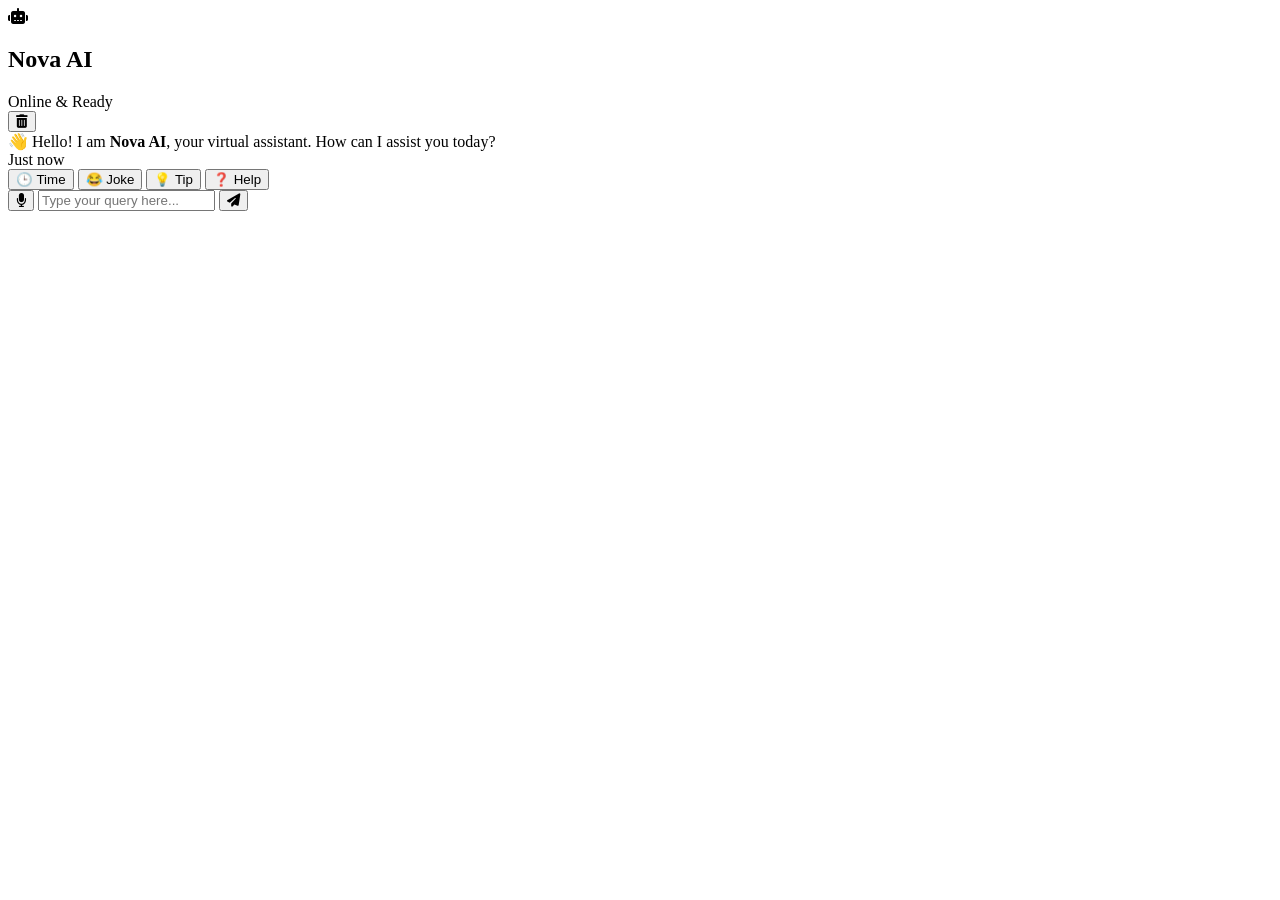
==== index.html @ e2d25d14 "Add initial HTML structure for Nova AI chatbot" ====
<!DOCTYPE html>
<html lang="en">
<head>
    <meta charset="UTF-8">
    <meta name="viewport" content="width=device-width, initial-scale=1.0">
    <title>Nova AI - Intelligent Chatbot</title>
    <link rel="stylesheet" href="/static/style.css">
    <link rel="stylesheet" href="https://cdnjs.cloudflare.com/ajax/libs/font-awesome/6.4.0/css/all.min.css">
</head>
<body>
    <div class="background-glow glow-1"></div>
    <div class="background-glow glow-2"></div>

    <div class="chat-container">
        <header class="chat-header">
            <div class="bot-info">
                <div class="avatar">
                    <i class="fa-solid fa-robot"></i>
                    <span class="online-indicator"></span>
                </div>
                <div>
                    <h2>Nova AI</h2>
                    <span class="status">Online & Ready</span>
                </div>
            </div>
            <button id="clearChat" title="Clear conversation" class="icon-btn">
                <i class="fa-solid fa-trash-can"></i>
            </button>
        </header>

        <div class="chat-body" id="chatBody">
            <div class="message bot-message">
                <div class="message-content">
                    👋 Hello! I am <b>Nova AI</b>, your virtual assistant. How can I assist you today?
                </div>
                <span class="timestamp">Just now</span>
            </div>
        </div>

        <div class="chips-wrapper">
            <button class="chip" onclick="sendQuickPrompt('What is today\'s date and time?')">🕒 Time</button>
            <button class="chip" onclick="sendQuickPrompt('Tell me a programming joke')">😂 Joke</button>
            <button class="chip" onclick="sendQuickPrompt('Give me a coding tip')">💡 Tip</button>
            <button class="chip" onclick="sendQuickPrompt('What can you do?')">❓ Help</button>
        </div>

        <form class="chat-input-area" id="chatForm">
            <button type="button" id="voiceBtn" class="action-btn" title="Voice Input">
                <i class="fa-solid fa-microphone"></i>
            </button>
            <input 
                type="text" 
                id="userInput" 
                placeholder="Type your query here..." 
                autocomplete="off" 
                required
            />
            <button type="submit" id="sendBtn" class="action-btn send-btn" title="Send message">
                <i class="fa-solid fa-paper-plane"></i>
            </button>
        </form>
    </div>

    <script src="/static/script.js"></script>
</body>
</html>
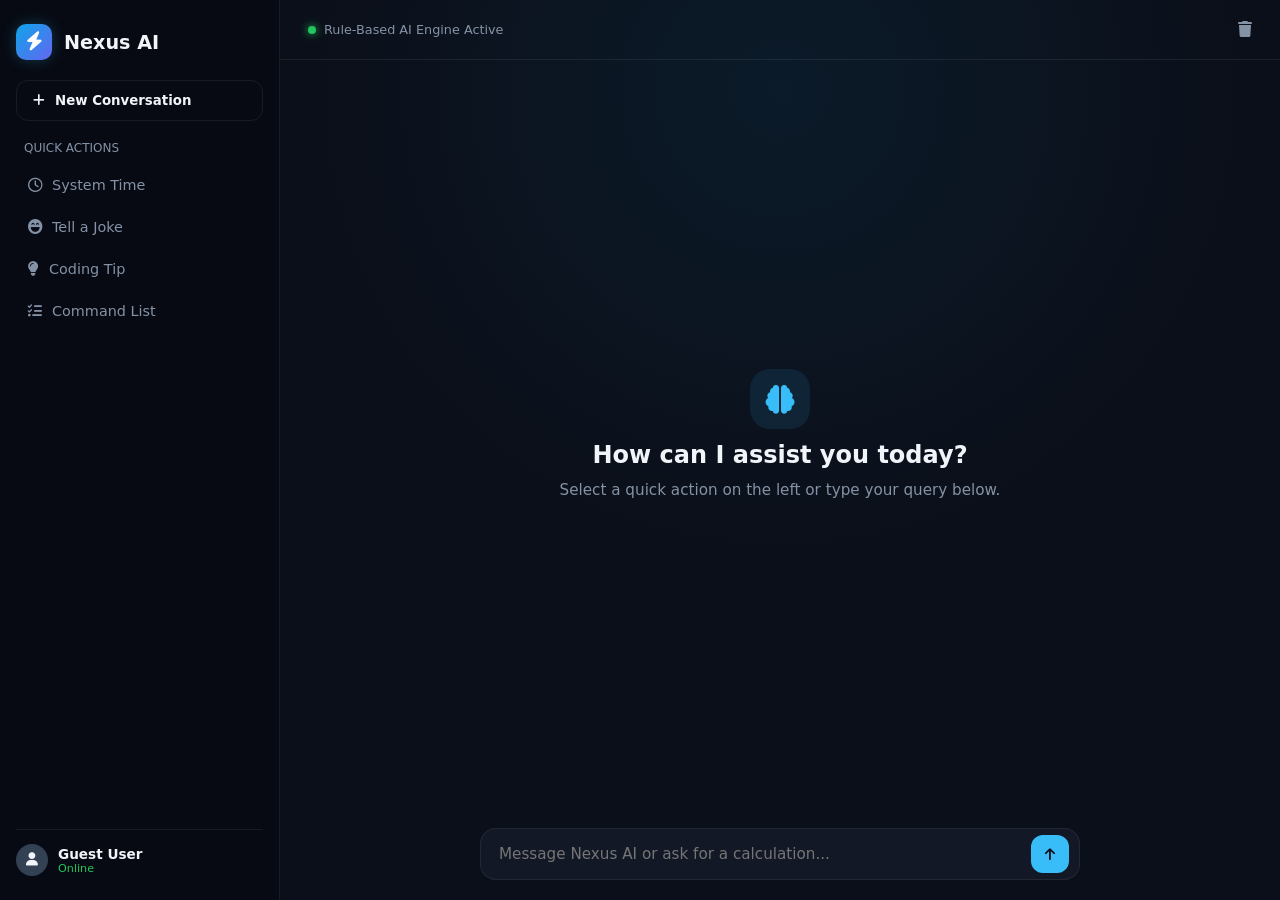
==== commit 74f4efed: "Rename templates/index.html to index.html" ====
--- a/index.html
+++ b/index.html
@@ -3,64 +3,89 @@
 <head>
     <meta charset="UTF-8">
     <meta name="viewport" content="width=device-width, initial-scale=1.0">
-    <title>Nova AI - Intelligent Chatbot</title>
-    <link rel="stylesheet" href="/static/style.css">
+    <title>Nexus AI | Intelligent Chatbot</title>
+    <link rel="stylesheet" href="style.css">
     <link rel="stylesheet" href="https://cdnjs.cloudflare.com/ajax/libs/font-awesome/6.4.0/css/all.min.css">
 </head>
 <body>
-    <div class="background-glow glow-1"></div>
-    <div class="background-glow glow-2"></div>
+    <div class="app-layout">
+        <!-- Sidebar -->
+        <aside class="sidebar">
+            <div class="brand">
+                <div class="logo-icon"><i class="fa-solid fa-bolt"></i></div>
+                <span>Nexus AI</span>
+            </div>
 
-    <div class="chat-container">
-        <header class="chat-header">
-            <div class="bot-info">
-                <div class="avatar">
-                    <i class="fa-solid fa-robot"></i>
-                    <span class="online-indicator"></span>
-                </div>
-                <div>
-                    <h2>Nova AI</h2>
-                    <span class="status">Online & Ready</span>
+            <button class="new-chat-btn" onclick="startNewChat()">
+                <i class="fa-solid fa-plus"></i> New Conversation
+            </button>
+
+            <div class="quick-nav">
+                <span class="nav-title">Quick Actions</span>
+                <button class="nav-item" onclick="sendPrompt('What time and date is it?')">
+                    <i class="fa-regular fa-clock"></i> System Time
+                </button>
+                <button class="nav-item" onclick="sendPrompt('Tell me a developer joke')">
+                    <i class="fa-solid fa-face-laugh-beam"></i> Tell a Joke
+                </button>
+                <button class="nav-item" onclick="sendPrompt('Give me a coding tip')">
+                    <i class="fa-solid fa-lightbulb"></i> Coding Tip
+                </button>
+                <button class="nav-item" onclick="sendPrompt('What are your features?')">
+                    <i class="fa-solid fa-list-check"></i> Command List
+                </button>
+            </div>
+
+            <div class="sidebar-footer">
+                <div class="user-badge">
+                    <div class="user-avatar"><i class="fa-solid fa-user"></i></div>
+                    <div class="user-meta">
+                        <span class="user-name">Guest User</span>
+                        <span class="user-status">Online</span>
+                    </div>
                 </div>
             </div>
-            <button id="clearChat" title="Clear conversation" class="icon-btn">
-                <i class="fa-solid fa-trash-can"></i>
-            </button>
-        </header>
+        </aside>
 
-        <div class="chat-body" id="chatBody">
-            <div class="message bot-message">
-                <div class="message-content">
-                    👋 Hello! I am <b>Nova AI</b>, your virtual assistant. How can I assist you today?
+        <!-- Main Chat Area -->
+        <main class="main-content">
+            <header class="topbar">
+                <div class="engine-badge">
+                    <span class="pulse-dot"></span> Rule-Based AI Engine Active
                 </div>
-                <span class="timestamp">Just now</span>
+                <button class="icon-action" onclick="clearMessages()" title="Clear Chat">
+                    <i class="fa-solid fa-trash"></i>
+                </button>
+            </header>
+
+            <div class="chat-viewport" id="chatViewport">
+                <div class="welcome-card" id="welcomeCard">
+                    <div class="hero-icon"><i class="fa-solid fa-brain"></i></div>
+                    <h2>How can I assist you today?</h2>
+                    <p>Select a quick action on the left or type your query below.</p>
+                </div>
+
+                <div class="messages-container" id="messagesContainer"></div>
             </div>
-        </div>
 
-        <div class="chips-wrapper">
-            <button class="chip" onclick="sendQuickPrompt('What is today\'s date and time?')">🕒 Time</button>
-            <button class="chip" onclick="sendQuickPrompt('Tell me a programming joke')">😂 Joke</button>
-            <button class="chip" onclick="sendQuickPrompt('Give me a coding tip')">💡 Tip</button>
-            <button class="chip" onclick="sendQuickPrompt('What can you do?')">❓ Help</button>
-        </div>
-
-        <form class="chat-input-area" id="chatForm">
-            <button type="button" id="voiceBtn" class="action-btn" title="Voice Input">
-                <i class="fa-solid fa-microphone"></i>
-            </button>
-            <input 
-                type="text" 
-                id="userInput" 
-                placeholder="Type your query here..." 
-                autocomplete="off" 
-                required
-            />
-            <button type="submit" id="sendBtn" class="action-btn send-btn" title="Send message">
-                <i class="fa-solid fa-paper-plane"></i>
-            </button>
-        </form>
+            <!-- Input Bar -->
+            <div class="input-wrapper">
+                <form id="chatForm" class="input-container">
+                    <input 
+                        type="text" 
+                        id="userQuery" 
+                        placeholder="Message Nexus AI or ask for a calculation..." 
+                        autocomplete="off"
+                        required
+                    />
+                    <button type="submit" class="send-action">
+                        <i class="fa-solid fa-arrow-up"></i>
+                    </button>
+                </form>
+            </div>
+        </main>
     </div>
 
-    <script src="/static/script.js"></script>
+    <script src="script.js"></script>
 </body>
 </html>
--- a/style.css
+++ b/style.css
@@ -0,0 +1,345 @@
+:root {
+    --bg-main: #0b0f19;
+    --bg-sidebar: #070a12;
+    --bg-input: #121826;
+    --accent: #38bdf8;
+    --accent-glow: rgba(56, 189, 248, 0.25);
+    --bot-bubble: #161f36;
+    --user-bubble: #0284c7;
+    --text-main: #f1f5f9;
+    --text-muted: #8492a6;
+    --border-subtle: rgba(255, 255, 255, 0.07);
+}
+
+* {
+    margin: 0;
+    padding: 0;
+    box-sizing: border-box;
+    font-family: system-ui, -apple-system, sans-serif;
+}
+
+body {
+    background: var(--bg-main);
+    color: var(--text-main);
+    height: 100vh;
+    overflow: hidden;
+}
+
+.app-layout {
+    display: flex;
+    height: 100vh;
+    width: 100vw;
+}
+
+/* Sidebar */
+.sidebar {
+    width: 280px;
+    background: var(--bg-sidebar);
+    border-right: 1px solid var(--border-subtle);
+    display: flex;
+    flex-direction: column;
+    padding: 24px 16px;
+    gap: 20px;
+}
+
+.brand {
+    display: flex;
+    align-items: center;
+    gap: 12px;
+    font-size: 1.2rem;
+    font-weight: 700;
+}
+
+.logo-icon {
+    width: 36px;
+    height: 36px;
+    background: linear-gradient(135deg, #0ea5e9, #6366f1);
+    border-radius: 10px;
+    display: flex;
+    align-items: center;
+    justify-content: center;
+    color: #fff;
+    box-shadow: 0 0 15px var(--accent-glow);
+}
+
+.new-chat-btn {
+    background: transparent;
+    color: var(--text-main);
+    border: 1px solid var(--border-subtle);
+    padding: 12px 16px;
+    border-radius: 12px;
+    font-weight: 600;
+    display: flex;
+    align-items: center;
+    gap: 10px;
+    cursor: pointer;
+    transition: all 0.2s;
+}
+
+.new-chat-btn:hover {
+    background: rgba(255, 255, 255, 0.05);
+    border-color: var(--accent);
+}
+
+.quick-nav {
+    flex: 1;
+    display: flex;
+    flex-direction: column;
+    gap: 6px;
+}
+
+.nav-title {
+    font-size: 0.75rem;
+    text-transform: uppercase;
+    color: var(--text-muted);
+    margin-bottom: 6px;
+    padding-left: 8px;
+}
+
+.nav-item {
+    background: transparent;
+    border: none;
+    color: var(--text-muted);
+    padding: 10px 12px;
+    border-radius: 8px;
+    text-align: left;
+    display: flex;
+    align-items: center;
+    gap: 10px;
+    cursor: pointer;
+    font-size: 0.9rem;
+    transition: all 0.2s;
+}
+
+.nav-item:hover {
+    background: rgba(56, 189, 248, 0.08);
+    color: var(--accent);
+}
+
+.sidebar-footer {
+    border-top: 1px solid var(--border-subtle);
+    padding-top: 14px;
+}
+
+.user-badge {
+    display: flex;
+    align-items: center;
+    gap: 10px;
+}
+
+.user-avatar {
+    width: 32px;
+    height: 32px;
+    background: #334155;
+    border-radius: 50%;
+    display: flex;
+    align-items: center;
+    justify-content: center;
+    font-size: 0.85rem;
+}
+
+.user-meta { display: flex; flex-direction: column; }
+.user-name { font-size: 0.85rem; font-weight: 600; }
+.user-status { font-size: 0.7rem; color: #22c55e; }
+
+/* Main Content */
+.main-content {
+    flex: 1;
+    display: flex;
+    flex-direction: column;
+    position: relative;
+    background: radial-gradient(circle at 50% 10%, rgba(14, 165, 233, 0.08) 0%, transparent 50%);
+}
+
+.topbar {
+    height: 60px;
+    border-bottom: 1px solid var(--border-subtle);
+    display: flex;
+    align-items: center;
+    justify-content: space-between;
+    padding: 0 28px;
+}
+
+.engine-badge {
+    font-size: 0.8rem;
+    color: var(--text-muted);
+    display: flex;
+    align-items: center;
+    gap: 8px;
+}
+
+.pulse-dot {
+    width: 8px;
+    height: 8px;
+    background: #22c55e;
+    border-radius: 50%;
+    box-shadow: 0 0 8px #22c55e;
+}
+
+.icon-action {
+    background: transparent;
+    border: none;
+    color: var(--text-muted);
+    font-size: 1rem;
+    cursor: pointer;
+    transition: color 0.2s;
+}
+.icon-action:hover { color: #f43f5e; }
+
+/* Messages */
+.chat-viewport {
+    flex: 1;
+    overflow-y: auto;
+    padding: 30px 20%;
+    display: flex;
+    flex-direction: column;
+}
+
+.welcome-card {
+    text-align: center;
+    margin: auto 0;
+    display: flex;
+    flex-direction: column;
+    align-items: center;
+    gap: 12px;
+}
+
+.hero-icon {
+    width: 60px;
+    height: 60px;
+    border-radius: 20px;
+    background: rgba(56, 189, 248, 0.1);
+    color: var(--accent);
+    display: flex;
+    align-items: center;
+    justify-content: center;
+    font-size: 1.8rem;
+}
+
+.welcome-card h2 { font-size: 1.5rem; font-weight: 600; }
+.welcome-card p { color: var(--text-muted); font-size: 0.95rem; }
+
+.messages-container {
+    display: flex;
+    flex-direction: column;
+    gap: 20px;
+}
+
+.message-row {
+    display: flex;
+    gap: 14px;
+    animation: fadeIn 0.25s ease forwards;
+}
+
+.message-row.user { justify-content: flex-end; }
+
+.avatar-bubble {
+    width: 34px;
+    height: 34px;
+    border-radius: 10px;
+    display: flex;
+    align-items: center;
+    justify-content: center;
+    font-size: 0.9rem;
+    flex-shrink: 0;
+}
+
+.bot .avatar-bubble { background: var(--accent); color: #0b0f19; }
+.user .avatar-bubble { background: #334155; color: #fff; }
+
+.bubble-content {
+    max-width: 80%;
+    padding: 14px 18px;
+    border-radius: 14px;
+    line-height: 1.55;
+    font-size: 0.95rem;
+}
+
+.bot .bubble-content {
+    background: var(--bot-bubble);
+    border: 1px solid var(--border-subtle);
+}
+
+.user .bubble-content {
+    background: var(--user-bubble);
+    color: #ffffff;
+}
+
+code {
+    background: rgba(0, 0, 0, 0.3);
+    padding: 2px 6px;
+    border-radius: 4px;
+    color: var(--accent);
+}
+
+/* Typing Dots */
+.typing {
+    display: flex;
+    align-items: center;
+    gap: 5px;
+    padding: 12px 16px;
+}
+
+.dot {
+    width: 6px;
+    height: 6px;
+    background: var(--text-muted);
+    border-radius: 50%;
+    animation: pulse 1.2s infinite;
+}
+.dot:nth-child(2) { animation-delay: 0.2s; }
+.dot:nth-child(3) { animation-delay: 0.4s; }
+
+@keyframes pulse {
+    0%, 100% { transform: scale(0.8); opacity: 0.3; }
+    50% { transform: scale(1.2); opacity: 1; }
+}
+
+@keyframes fadeIn {
+    from { opacity: 0; transform: translateY(8px); }
+    to { opacity: 1; transform: translateY(0); }
+}
+
+/* Input Area */
+.input-wrapper {
+    padding: 20px 20%;
+    background: linear-gradient(180deg, transparent, var(--bg-main) 60%);
+}
+
+.input-container {
+    background: var(--bg-input);
+    border: 1px solid var(--border-subtle);
+    border-radius: 16px;
+    display: flex;
+    align-items: center;
+    padding: 6px 10px 6px 18px;
+}
+
+.input-container:focus-within {
+    border-color: var(--accent);
+    box-shadow: 0 0 20px var(--accent-glow);
+}
+
+.input-container input {
+    flex: 1;
+    background: transparent;
+    border: none;
+    outline: none;
+    color: var(--text-main);
+    font-size: 0.95rem;
+}
+
+.send-action {
+    width: 38px;
+    height: 38px;
+    border-radius: 12px;
+    border: none;
+    background: var(--accent);
+    color: #0b0f19;
+    cursor: pointer;
+}
+
+@media (max-width: 860px) {
+    .sidebar { display: none; }
+    .chat-viewport, .input-wrapper { padding-left: 5%; padding-right: 5%; }
+}
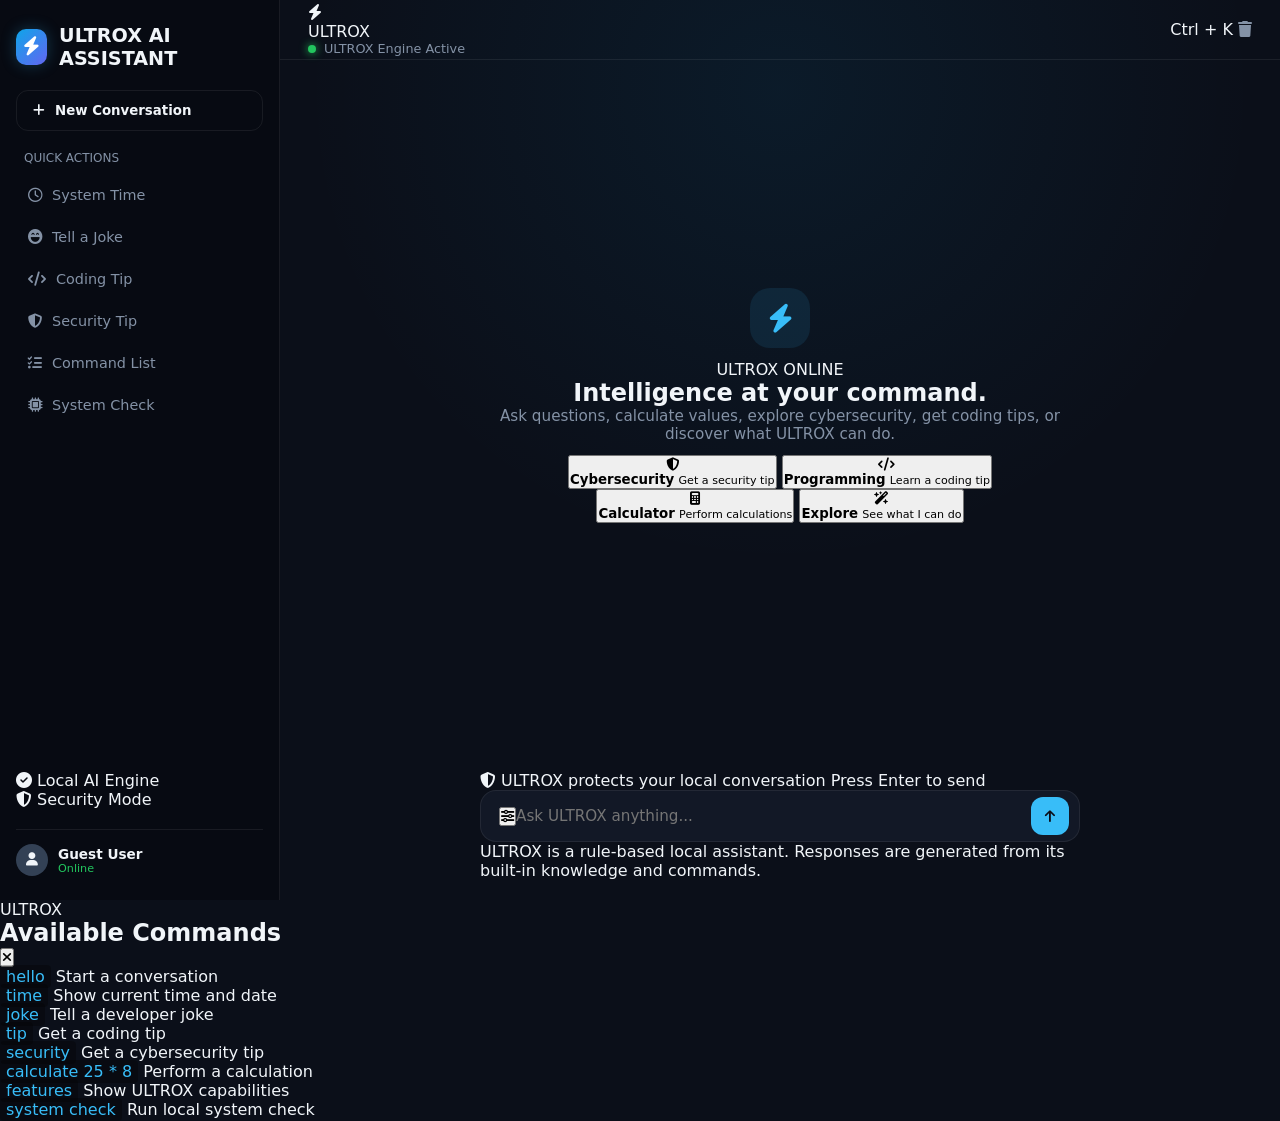
==== commit 6763d03b: "Update page title and sidebar branding" ====
--- a/index.html
+++ b/index.html
@@ -3,89 +3,424 @@
 <head>
     <meta charset="UTF-8">
     <meta name="viewport" content="width=device-width, initial-scale=1.0">
-    <title>Nexus AI | Intelligent Chatbot</title>
+
+    <meta name="description" content="ULTROX - Intelligent cybersecurity and developer assistant">
+    <meta name="theme-color" content="#080c16">
+
+    <title>ULTROX | Intelligent AI Assistant</title>
+
     <link rel="stylesheet" href="style.css">
-    <link rel="stylesheet" href="https://cdnjs.cloudflare.com/ajax/libs/font-awesome/6.4.0/css/all.min.css">
+
+    <link rel="stylesheet"
+          href="https://cdnjs.cloudflare.com/ajax/libs/font-awesome/6.4.0/css/all.min.css">
 </head>
+
 <body>
-    <div class="app-layout">
-        <!-- Sidebar -->
-        <aside class="sidebar">
-            <div class="brand">
-                <div class="logo-icon"><i class="fa-solid fa-bolt"></i></div>
-                <span>Nexus AI</span>
-            </div>
-
-            <button class="new-chat-btn" onclick="startNewChat()">
-                <i class="fa-solid fa-plus"></i> New Conversation
-            </button>
-
-            <div class="quick-nav">
-                <span class="nav-title">Quick Actions</span>
-                <button class="nav-item" onclick="sendPrompt('What time and date is it?')">
-                    <i class="fa-regular fa-clock"></i> System Time
+
+<div class="app-layout">
+
+    <!-- ================= SIDEBAR ================= -->
+
+    <aside class="sidebar">
+
+        <div class="brand">
+            <div class="logo-icon">
+                <i class="fa-solid fa-bolt"></i>
+            </div>
+
+            <div class="brand-text">
+                <span class="brand-name">ULTROX</span>
+                <span class="brand-subtitle">AI ASSISTANT</span>
+            </div>
+        </div>
+
+        <button class="new-chat-btn" id="newChatBtn">
+            <i class="fa-solid fa-plus"></i>
+            <span>New Conversation</span>
+        </button>
+
+        <div class="quick-nav">
+
+            <span class="nav-title">Quick Actions</span>
+
+            <button class="nav-item"
+                    data-prompt="What time and date is it?">
+                <i class="fa-regular fa-clock"></i>
+                <span>System Time</span>
+            </button>
+
+            <button class="nav-item"
+                    data-prompt="Tell me a developer joke">
+                <i class="fa-solid fa-face-laugh-beam"></i>
+                <span>Tell a Joke</span>
+            </button>
+
+            <button class="nav-item"
+                    data-prompt="Give me a coding tip">
+                <i class="fa-solid fa-code"></i>
+                <span>Coding Tip</span>
+            </button>
+
+            <button class="nav-item"
+                    data-prompt="Give me a cybersecurity tip">
+                <i class="fa-solid fa-shield-halved"></i>
+                <span>Security Tip</span>
+            </button>
+
+            <button class="nav-item"
+                    data-prompt="What are your features?">
+                <i class="fa-solid fa-list-check"></i>
+                <span>Command List</span>
+            </button>
+
+            <button class="nav-item"
+                    data-prompt="Run a system check">
+                <i class="fa-solid fa-microchip"></i>
+                <span>System Check</span>
+            </button>
+
+        </div>
+
+        <div class="sidebar-info">
+
+            <div class="info-row">
+                <i class="fa-solid fa-circle-check"></i>
+                <span>Local AI Engine</span>
+            </div>
+
+            <div class="info-row">
+                <i class="fa-solid fa-shield-halved"></i>
+                <span>Security Mode</span>
+            </div>
+
+        </div>
+
+        <div class="sidebar-footer">
+
+            <div class="user-badge">
+
+                <div class="user-avatar">
+                    <i class="fa-solid fa-user"></i>
+                </div>
+
+                <div class="user-meta">
+                    <span class="user-name">Guest User</span>
+                    <span class="user-status">
+                        <span class="status-dot"></span>
+                        Online
+                    </span>
+                </div>
+
+            </div>
+
+        </div>
+
+    </aside>
+
+
+    <!-- ================= MAIN CONTENT ================= -->
+
+    <main class="main-content">
+
+        <!-- Top Bar -->
+
+        <header class="topbar">
+
+            <div class="topbar-left">
+
+                <div class="mobile-brand">
+                    <div class="mobile-logo">
+                        <i class="fa-solid fa-bolt"></i>
+                    </div>
+                    <span>ULTROX</span>
+                </div>
+
+                <div class="engine-badge">
+
+                    <span class="pulse-dot"></span>
+
+                    <span>ULTROX Engine Active</span>
+
+                </div>
+
+            </div>
+
+            <div class="topbar-actions">
+
+                <span class="shortcut-hint">
+                    <kbd>Ctrl</kbd>
+                    <span>+</span>
+                    <kbd>K</kbd>
+                </span>
+
+                <button
+                    class="icon-action"
+                    id="clearChatBtn"
+                    title="Clear Chat"
+                    aria-label="Clear Chat">
+
+                    <i class="fa-solid fa-trash"></i>
+
                 </button>
-                <button class="nav-item" onclick="sendPrompt('Tell me a developer joke')">
-                    <i class="fa-solid fa-face-laugh-beam"></i> Tell a Joke
+
+            </div>
+
+        </header>
+
+
+        <!-- Chat Area -->
+
+        <div class="chat-viewport" id="chatViewport">
+
+            <!-- Welcome -->
+
+            <section class="welcome-card" id="welcomeCard">
+
+                <div class="hero-icon">
+
+                    <div class="hero-ring"></div>
+
+                    <i class="fa-solid fa-bolt"></i>
+
+                </div>
+
+                <div class="welcome-content">
+
+                    <div class="welcome-label">
+                        <span></span>
+                        ULTROX ONLINE
+                    </div>
+
+                    <h1>
+                        Intelligence at your
+                        <span>command.</span>
+                    </h1>
+
+                    <p>
+                        Ask questions, calculate values, explore cybersecurity,
+                        get coding tips, or discover what ULTROX can do.
+                    </p>
+
+                </div>
+
+
+                <!-- Quick Prompt Cards -->
+
+                <div class="prompt-grid">
+
+                    <button
+                        class="prompt-card"
+                        data-prompt="Give me a cybersecurity tip">
+
+                        <i class="fa-solid fa-shield-halved"></i>
+
+                        <div>
+                            <strong>Cybersecurity</strong>
+                            <small>Get a security tip</small>
+                        </div>
+
+                    </button>
+
+
+                    <button
+                        class="prompt-card"
+                        data-prompt="Give me a coding tip">
+
+                        <i class="fa-solid fa-code"></i>
+
+                        <div>
+                            <strong>Programming</strong>
+                            <small>Learn a coding tip</small>
+                        </div>
+
+                    </button>
+
+
+                    <button
+                        class="prompt-card"
+                        data-prompt="Calculate 25 * 8">
+
+                        <i class="fa-solid fa-calculator"></i>
+
+                        <div>
+                            <strong>Calculator</strong>
+                            <small>Perform calculations</small>
+                        </div>
+
+                    </button>
+
+
+                    <button
+                        class="prompt-card"
+                        data-prompt="What are your features?">
+
+                        <i class="fa-solid fa-wand-magic-sparkles"></i>
+
+                        <div>
+                            <strong>Explore</strong>
+                            <small>See what I can do</small>
+                        </div>
+
+                    </button>
+
+                </div>
+
+            </section>
+
+
+            <!-- Messages -->
+
+            <div
+                class="messages-container"
+                id="messagesContainer">
+            </div>
+
+        </div>
+
+
+        <!-- Input Area -->
+
+        <div class="input-wrapper">
+
+            <div class="input-helper">
+
+                <span>
+                    <i class="fa-solid fa-shield-halved"></i>
+                    ULTROX protects your local conversation
+                </span>
+
+                <span>
+                    Press <kbd>Enter</kbd> to send
+                </span>
+
+            </div>
+
+            <form
+                id="chatForm"
+                class="input-container"
+                autocomplete="off">
+
+                <button
+                    type="button"
+                    class="input-icon"
+                    id="commandBtn"
+                    title="Show commands"
+                    aria-label="Show commands">
+
+                    <i class="fa-solid fa-sliders"></i>
+
                 </button>
-                <button class="nav-item" onclick="sendPrompt('Give me a coding tip')">
-                    <i class="fa-solid fa-lightbulb"></i> Coding Tip
+
+                <input
+                    type="text"
+                    id="userQuery"
+                    placeholder="Ask ULTROX anything..."
+                    autocomplete="off"
+                    maxlength="500"
+                    aria-label="Message ULTROX"
+                    required
+                />
+
+                <button
+                    type="submit"
+                    class="send-action"
+                    id="sendBtn"
+                    title="Send message"
+                    aria-label="Send message">
+
+                    <i class="fa-solid fa-arrow-up"></i>
+
                 </button>
-                <button class="nav-item" onclick="sendPrompt('What are your features?')">
-                    <i class="fa-solid fa-list-check"></i> Command List
-                </button>
-            </div>
-
-            <div class="sidebar-footer">
-                <div class="user-badge">
-                    <div class="user-avatar"><i class="fa-solid fa-user"></i></div>
-                    <div class="user-meta">
-                        <span class="user-name">Guest User</span>
-                        <span class="user-status">Online</span>
-                    </div>
-                </div>
-            </div>
-        </aside>
-
-        <!-- Main Chat Area -->
-        <main class="main-content">
-            <header class="topbar">
-                <div class="engine-badge">
-                    <span class="pulse-dot"></span> Rule-Based AI Engine Active
-                </div>
-                <button class="icon-action" onclick="clearMessages()" title="Clear Chat">
-                    <i class="fa-solid fa-trash"></i>
-                </button>
-            </header>
-
-            <div class="chat-viewport" id="chatViewport">
-                <div class="welcome-card" id="welcomeCard">
-                    <div class="hero-icon"><i class="fa-solid fa-brain"></i></div>
-                    <h2>How can I assist you today?</h2>
-                    <p>Select a quick action on the left or type your query below.</p>
-                </div>
-
-                <div class="messages-container" id="messagesContainer"></div>
-            </div>
-
-            <!-- Input Bar -->
-            <div class="input-wrapper">
-                <form id="chatForm" class="input-container">
-                    <input 
-                        type="text" 
-                        id="userQuery" 
-                        placeholder="Message Nexus AI or ask for a calculation..." 
-                        autocomplete="off"
-                        required
-                    />
-                    <button type="submit" class="send-action">
-                        <i class="fa-solid fa-arrow-up"></i>
-                    </button>
-                </form>
-            </div>
-        </main>
+
+            </form>
+
+            <div class="input-disclaimer">
+                ULTROX is a rule-based local assistant. Responses are generated
+                from its built-in knowledge and commands.
+            </div>
+
+        </div>
+
+    </main>
+
+</div>
+
+
+<!-- Command Modal -->
+
+<div class="modal-overlay" id="commandModal">
+
+    <div class="command-modal">
+
+        <div class="modal-header">
+
+            <div>
+                <span class="modal-kicker">ULTROX</span>
+                <h2>Available Commands</h2>
+            </div>
+
+            <button
+                class="modal-close"
+                id="closeModalBtn"
+                aria-label="Close">
+
+                <i class="fa-solid fa-xmark"></i>
+
+            </button>
+
+        </div>
+
+
+        <div class="command-list">
+
+            <div class="command-row">
+                <code>hello</code>
+                <span>Start a conversation</span>
+            </div>
+
+            <div class="command-row">
+                <code>time</code>
+                <span>Show current time and date</span>
+            </div>
+
+            <div class="command-row">
+                <code>joke</code>
+                <span>Tell a developer joke</span>
+            </div>
+
+            <div class="command-row">
+                <code>tip</code>
+                <span>Get a coding tip</span>
+            </div>
+
+            <div class="command-row">
+                <code>security</code>
+                <span>Get a cybersecurity tip</span>
+            </div>
+
+            <div class="command-row">
+                <code>calculate 25 * 8</code>
+                <span>Perform a calculation</span>
+            </div>
+
+            <div class="command-row">
+                <code>features</code>
+                <span>Show ULTROX capabilities</span>
+            </div>
+
+            <div class="command-row">
+                <code>system check</code>
+                <span>Run local system check</span>
+            </div>
+
+        </div>
+
     </div>
 
-    <script src="script.js"></script>
+</div>
+
+
+<script src="script.js"></script>
+
 </body>
 </html>
